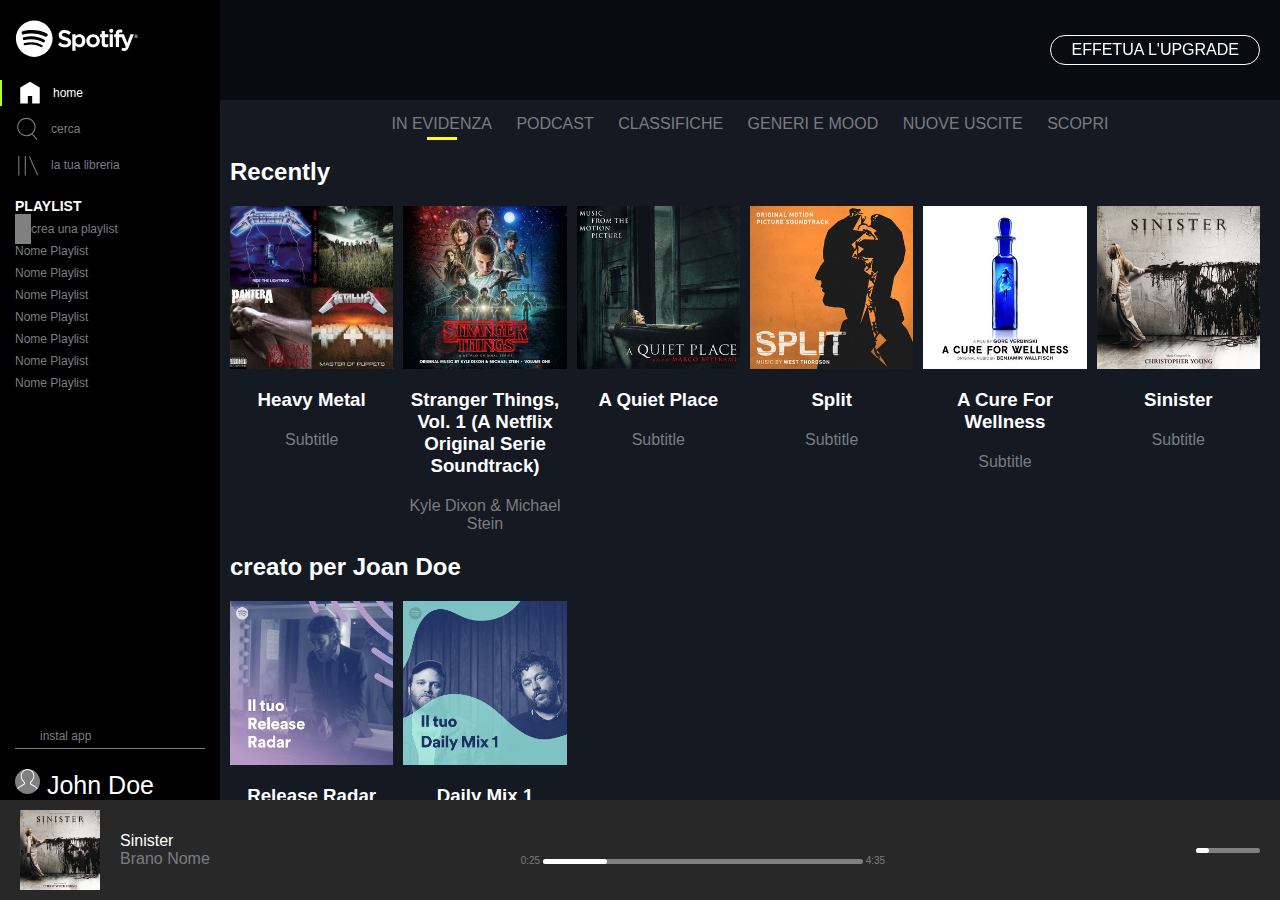
==== index.html @ 052a13df "float" ====
<!DOCTYPE html>

<head>
    <meta charset="UTF-8">
    <meta http-equiv="X-UA-Compatible" content="IE=edge">
    <meta name="viewport" content="width=device-width, initial-scale=1.0">
    <link rel="stylesheet" href="https://cdnjs.cloudflare.com/ajax/libs/font-awesome/5.15.3/css/all.min.css" integrity="sha512-iBBXm8fW90+nuLcSKlbmrPcLa0OT92xO1BIsZ+ywDWZCvqsWgccV3gFoRBv0z+8dLJgyAHIhR35VZc2oM/gI1w==" crossorigin="anonymous" referrerpolicy="no-referrer" />
    <link rel="stylesheet" href="css/style.css">
    <link rel="stylesheet" href="css/hover.css">
    <link rel="stylesheet" href="css/media.css">
    <title>spotify</title>
</head>

<body class="debug">
   <div class="container">
        <nav class="float-left">
            <div id="logo" class="hiden600"><img src="img/logo.svg" alt=""></div>
            <div id="logo-small" class="find600 icon"><img src="img/logo-small.svg" alt=""></div>
            <div class="home margin-t20">
                <ul>
                    <li class="curent">
                        <a href="#" class="flex aling-center gray ">
                            <svg class="icon" viewBox="0 0 512 512" xmlns="http://www.w3.org/2000/svg">
                                <path d="M448 463.746h-149.333v-149.333h-85.334v149.333h-149.333v-315.428l192-111.746 192 110.984v316.19z"></path>
                            </svg>
                            <p class="hiden600">home</p>
                        </a>
                    </li>
                    <li>
                        <a href="#" class="flex aling-center  gray">
                            <svg class="icon" viewBox="0 0 512 512" xmlns="http://www.w3.org/2000/svg">
                                <path d="M349.714 347.937l93.714 109.969-16.254 13.969-93.969-109.969q-48.508 36.825-109.207 36.825-36.826 0-70.476-14.349t-57.905-38.603-38.603-57.905-14.349-70.476 14.349-70.476 38.603-57.905 57.905-38.603 70.476-14.349 70.476 14.349 57.905 38.603 38.603 57.905 14.349 70.476q0 37.841-14.73 71.619t-40.889 58.921zM224 377.397q43.428 0 80.254-21.461t58.286-58.286 21.461-80.254-21.461-80.254-58.286-58.285-80.254-21.46-80.254 21.46-58.285 58.285-21.46 80.254 21.46 80.254 58.285 58.286 80.254 21.461z" fill-rule="evenodd"></path>
                            </svg>
                            <p class="hiden600">cerca</p>
                        </a>
                    </li>
                    <li>
                        <a href="#" class="flex aling-center  gray">
                            <svg class="icon" viewBox="0 0 512 512" xmlns="http://www.w3.org/2000/svg">
                                <path d="M291.301 81.778l166.349 373.587-19.301 8.635-166.349-373.587zM64 463.746v-384h21.334v384h-21.334zM192 463.746v-384h21.334v384h-21.334z "></path>
                            </svg>
                            <p class="hiden600">la tua libreria</p>
                        </a>
                    </li>
                </ul>
            </div>
            <div class="playlist margin-t20 hiden600">
                <h3 class="color-white">
                    PLAYLIST
                </h3>
                <ul>
                    <li class="create gray">
                        <i class="fas fa-plus"></i>
                        <span>
                            crea una playlist
                        </span>
                    </li>
                    <li class="firstupper">
                        <a href="#" class="gray">
                            nome playlist
                        </a>
                    </li>
                    <li class="firstupper">
                        <a href="#" class="gray">
                            nome playlist
                        </a>
                    </li>
                    <li class="firstupper">
                        <a href="#" class="gray">
                            nome playlist
                        </a>
                    </li>
                    <li class="firstupper">
                        <a href="#" class="gray">
                            nome playlist
                        </a>
                    </li>
                    <li class="firstupper">
                        <a href="#" class="gray">
                            nome playlist
                        </a>
                    </li>
                    <li class="firstupper">
                        <a href="#" class="gray">
                            nome playlist
                        </a>
                    </li>
                    <li class="firstupper">
                        <a href="#" class="gray">
                            nome playlist
                        </a>
                    </li>
                </ul>
            </div>
            <div  class="account hidenh400">
                <a href="#" class="gray flex aling-center">
                    <svg class="install" viewBox="0 0 20 20" xmlns="http://www.w3.org/2000/svg">
                        <title>Download icon</title>
                        <path d="M12 11.657V6h-1v5.65L9.076 9.414l-.758.65 3.183 3.702 3.195-3.7-.758-.653L12 11.657zM11.5 2C7.358 2 4 5.358 4 9.5c0 4.142 3.358 7.5 7.5 7.5 4.142 0 7.5-3.358 7.5-7.5C19 5.358 15.642 2 11.5 2zm0 14C7.916 16 5 13.084 5 9.5S7.916 3 11.5 3 18 5.916 18 9.5 15.084 16 11.5 16z"/>
                    </svg>
                    <span class="hiden600">
                        instal app
                    </span>
                </a>
                <div class="color-white fs25 padding-t20">
                    <svg class="icon" viewBox="0 0 80 90" xmlns="http://www.w3.org/2000/svg">
                        <path d="M67.74 61.78l-14.5-8.334c-.735-.422-1.24-1.145-1.385-1.98-.145-.835.088-1.685.638-2.33l5.912-6.93c3.747-4.378 5.81-9.967 5.81-15.737v-2.256c0-6.668-2.792-13.108-7.658-17.67C51.622 1.92 45.17-.386 38.392.054c-12.677.82-22.607 11.772-22.607 24.934v1.483c0 5.77 2.063 11.36 5.81 15.736l5.912 6.933c.55.644.783 1.493.638 2.33-.143.834-.648 1.556-1.383 1.98l-14.494 8.33C4.7 66.077 0 74.15 0 82.844v6.76h3.333v-6.76c0-7.5 4.055-14.46 10.59-18.174l14.5-8.334c1.597-.918 2.692-2.487 3.007-4.302.315-1.815-.19-3.66-1.387-5.06l-5.913-6.936c-3.23-3.775-5.01-8.594-5.01-13.57v-1.484c0-11.41 8.562-20.9 19.488-21.608 5.85-.377 11.415 1.61 15.67 5.598 4.26 3.992 6.605 9.404 6.605 15.24v2.254c0 4.976-1.778 9.796-5.01 13.57l-5.915 6.935c-1.195 1.4-1.7 3.246-1.386 5.06.313 1.816 1.41 3.385 3.008 4.303l14.507 8.338c6.525 3.71 10.58 10.67 10.58 18.17v6.76H80v-6.76c0-8.695-4.7-16.768-12.26-21.063z" fill="#ffffff" fill-rule="evenodd" />
                    </svg>
                    <span class="firstupper hiden600">john doe</span>
                </div>
            </div>
        </nav>
        <main class="float-left">
            <div class="top flex aling-center justify-end">
                <div class="paga color-white">effetua l'upgrade</div>
            </div>
            <div class="bottom">
                <div id="tag">
                    <ul class="allupper gray">
                        <li>
                            <a href="#" class="gray curent">
                                in evidenza
                            </a>
                        </li>
                        <li>
                            <a href="#" class="gray">
                                podcast
                            </a>

                        </li>
                        <li>
                            <a href="#" class="gray">
                                classifiche
                            </a>
                        </li>
                        <li>
                            <a href="#" class="gray">
                                generi e mood
                            </a>

                        </li>
                        <li>
                            <a href="#" class="gray">
                                nuove uscite
                            </a>

                        </li>
                        <li>
                            <a href="#" class="gray">
                                scopri
                            </a>

                        </li>
                    </ul>
                </div>
                <h2 class="margin-t20 color-white">Recently</h2>
                <div id="recently" class="flex wrap margin-t20">
                    <div class="song flex column ">
                        <div class="image flex justify-center aling-center">
                            <img src="img/metal_lifting.jpg" alt="">
                        </div>
                        <h3 class="firstupper margin-t20 color-white">Heavy Metal</h3>
                        <div class="firstupper margin-t20 gray">Subtitle</div>
                    </div>
                    <div class="song flex column ">
                        <div class="image flex justify-center aling-center">
                            <img src="img/stranger.jpeg" alt="">
                        </div>
                        <h3 class="firstupper margin-t20 color-white">Stranger Things, Vol. 1 (a Netflix Original Serie Soundtrack)</h3>
                        <div class="firstupper margin-t20 gray">Kyle Dixon & Michael Stein</div>
                    </div>
                    <div class="song flex column ">
                        <div class="image flex justify-center aling-center">
                            <img src="img/aquietplace.jpeg" alt="">
                        </div>
                        <h3 class="firstupper margin-t20 color-white">A quiet place</h3>
                        <div class="firstupper margin-t20 gray">Subtitle</div>
                    </div>
                    <div class="song flex column ">
                        <div class="image flex justify-center aling-center">
                            <img src="img/split.jpeg" alt="">
                        </div>
                        <h3 class="firstupper margin-t20 color-white">Split</h3>
                        <div class="firstupper margin-t20 gray">Subtitle</div>
                    </div>
                    <div class="song flex column ">
                        <div class="image flex justify-center aling-center">
                            <img src="img/cure.jpeg" alt="">
                        </div>
                        <h3 class="firstupper margin-t20 color-white">A cure for wellness</h3>
                        <div class="firstupper margin-t20 gray">Subtitle</div>
                    </div>
                    <div class="song flex column ">
                        <div class="image flex justify-center aling-center">
                            <img src="img/sinister.jpeg" alt="">
                        </div>
                        <h3 class="firstupper margin-t20 color-white">Sinister</h3>
                        <div class="firstupper margin-t20 gray">Subtitle</div>
                    </div>
                </div>
                <h2 class="margin-t20 color-white">creato per Joan Doe</h2>
                <span class="margin-t20 gray"></span>
                <div id="create" class="flex wrap margin-t20">
                    <div class="song flex column ">
                        <div class="image flex justify-center aling-center">
                            <img src="img/radar.jpeg" alt="">
                        </div>
                        <h3 class="firstupper margin-t20 color-white">Release Radar</h3>
                    </div>
                    <div class="song flex column ">
                        <div class="image flex justify-center aling-center">
                            <img src="img/mixdaily.jpeg" alt="">
                        </div>
                        <h3 class="firstupper margin-t20 color-white">Daily Mix 1</h3>
                    </div>
                </div>
                <div id="artist" class="flex wrap margin-t20">
                    <div class="song flex column ">
                        <img src="img/youg.jpeg" alt="">
                        <h3 class="firstupper margin-t20 color-white">Lana del Rey</h3>
                    </div>
                    <div class="song flex column ">
                        <img src="img/einaudi.jpeg" alt="">
                        <h3 class="firstupper margin-t20 color-white">Ludovico Einaudi</h3>
                    </div>
                </div>
            </div>
        </main>

        <footer class="flex aling-center justify-between">
            <div class="flex aling-center justify-between">
                <div class="flex aling-center height100">
                    <img src="img/sinister.jpeg" alt="">
                    <div class="margin5">
                        <p class="firstupper margin5 color-white">sinister</p>
                        <span class="firstupper margin5 gray">brano nome</span>
                    </div>
                </div>
                <div class="flex aling-center wrap">
                    <i class="far fa-heart  margin5 gray"></i>
                    <i class="far fa-folder margin5 gray"></i>
                </div>
            </div>
            <div>
                <div class="play-buttons flex aling-center justify-center">
                    <i class="fas fa-random color-white "></i>
                    <i class="fas fa-step-backward color-white " ></i>
                    <i id="play" class="far fs25 fa-play-circle"></i>
                    <i class="fas fa-step-forward color-white "></i>
                    <i class="fas fa-undo-alt color-white "></i>
                </div>
                <div class="progress-bar gray fs10">
                    0:25
                    <div class="bar">
                        <div class="progress flex aling-center"></div>
                    </div>
                    4:35
                </div>
            </div>
            <div class="flex aling-center margin5">
                <i class="fas margin5 fa-list color-white"></i>
                <i class="fas margin5 fa-desktop color-white"></i>
                <i class="fas margin5 fa-volume-up color-white"></i>
                <div class="sound">
                    <div class="bar">
                        <div class="progress flex aling-center"></div>
                    </div>
                </div>
            </div>
        </footer>
   </div>
</body>
</html>
---- css/style.css ----
*{
    margin: 0;
    padding: 0;
    box-sizing: border-box;
}

body{
    font-family: 'Montserrat', sans-serif;
}
/* common */
.flex{
    display: flex;
}

.column{
    flex-direction: column;
}

.float-left{
    float: left;
}

.wrap{
    flex-wrap: wrap;
}
.aling-center{
    align-items: center;
}
.justify-end{
    justify-content: flex-end;
}
.justify-between{
    justify-content: space-between;
}
.justify-center{
    justify-content: center;
}

.container a{
    text-decoration: none;
}

.margin-t20{
    margin-top: 20px;
}

.padding-t20{
    padding-top: 20px;
}

.color-white{
    color: rgb(255, 255, 255);
}

.firstupper{
    text-transform: capitalize;
}

.allupper{
    text-transform: uppercase;
}


.fs25{
    font-size: 25px;
}
.fs10{
    font-size: 10px;
}

.height100{
    height: 100% ;   
}
.margin5{
    margin: 0 10px;
}

.white-gray{
    color: white;
    filter: invert(0.5);
}

.gray{
    color: #7A7D81;
}
/* common */

/* .container */

.container{
    height: 100vh;
    width: 100%;
}
/* nav */
.container nav{
    width: 220px;
    height: calc(100% - 100px);   
    position: relative;
    overflow: hidden;
    padding: 20px 0;
    background-color: black;
    font-size: 12px;
}

.container nav  li,
.container nav  h3,
.container nav  .account,
.container nav #logo,
.container nav #logo-small{
    padding: 0 15px;
}

.find600{
    display: none;
}

.container #logo{
    width: 70%;
}



.container nav .home .icon{
    width: 26px;
}

.container nav .home li p{
    margin-left: 10px;
}

.container nav .home li a{
    margin: 10px  0;
    fill:  #7A7D81;
}

.container nav .home .curent{
    border-left: 2px solid #ADFF2F;;
}

.container nav .home .curent .gray{
    color: white;
    fill:  white;
}

.container nav ul{
    list-style: none;
}

.container nav .playlist *{
    margin: 8px 0;
}




.container nav .playlist .fa-plus{
    padding: 8px;
    background-color: gray;
    color: black;
}

.container nav .account{
    position: absolute;
    bottom: 0;
    width: calc(100%);
    background-color: black;
}

.container nav .account>a:first-child{
    padding: 5px 0;
}

.container nav .account>div:last-child{
    border-top: 1px solid #7A7D81;
}



.container nav .account .icon{
    aspect-ratio: 1/1;
    width: 25px;
    background-color: gray;
    border-radius: 50%;
}

.container nav .account .install{
    aspect-ratio: 1/1;
    width: 15px;
    border-radius: 50%;
    margin-right: 10px;
}

html body.debug div.container.flex.wrap nav div.account a.gray.flex.aling-center svg.install{
    fill: #7A7D81;
}

/* nav */
/* main */
.container main{
    width: calc(100% - 220px);
    height: calc(100% - 100px);
    overflow-y: scroll;
    background-color: #141922;
}

main .top{
    height: 100px;
    background-color:rgba(0, 2, 8, 0.6);
    width: calc(100% - 220px);
    position: fixed;
    z-index: 99;
    top: 0;
    right: 0;
    padding-right: 20px;
}

main .top .paga{
    padding: 5px 20px;
    border: 1px solid white;
    border-radius: 20px;
    text-transform: uppercase;
}
main .bottom #tag{
    text-align: center;
}

main .bottom #tag ul,
main .bottom #tag ul li{
    display: inline-block;
}


main .bottom {
    padding: 10px;
    margin-top: 100px;
    height: calc(100% - 100px);
}

main .bottom #tag ul li{
    padding: 5px 10px;
}

main .bottom #tag ul li .curent{
    position: relative;
    text-align: center;
}

main .bottom #tag ul li .curent::after{
    content: "";
    margin-top: 5px;
    display:block;
    position: absolute;
    width: 30px;
    height: 3px;
    background-color: yellow;
    left: 50%;
    top: 100%;
    transform: translate(-50% , 0);
}

main .bottom #tag ul li{
    padding: 5px 10px;
}

main .bottom .song{
    width: calc((100% / 6) - 10px);
    margin-right: 10px;
    text-align: center;
}
main .bottom  .song img{
    width:100%;
    aspect-ratio: 1/1;
}
main .bottom #artist .song img{
    border-radius: 50%;
}

/* main */
/* footer */

.container footer{
    width: 100%;
    height: 100px;
	position: fixed;
	bottom: 0;
	z-index: 999;
    background-color: #282828;
}

footer >div:first-child,
footer >div:last-child{
    height: 80%;
    margin: 0 20px;
}
footer div:first-child>img {
    height: 100%;
    aspect-ratio: 1/1;
}

footer .progress-bar>*{
    display: inline-block;
}

footer .bar {
    height: 5px;
    background-color: gray;
    position: relative;
    border-radius: 5px;
}

footer .sound .bar {
    width: 5vw;
}

footer .progress-bar .bar {
    width: 25vw;
}
footer .progress {
    position: absolute;
    background-color: rgb(255, 255, 255);
    width: 20%;
    height: 5px;
    border-radius: 5px;
}

footer .play-buttons {
    text-align: center;
}

footer .play-buttons *{
    padding: 10px;
}

footer #play {
     color: white;
}
/* footer */

/* debug */

/* debug */
---- css/hover.css ----
.container .bottom #recently .song:hover img{
    filter: grayscale(63%) brightness(64%);
}

.container .bottom  .song .image{
    position: relative;
}

.container .bottom #recently .song:hover .image:after,
.container .bottom #create .song:hover .image:after{
    font-weight: 400;
    font-family: "Font Awesome 5 Free";
    content: "\f144";
    color: white;
    font-size: 50px;
    position: absolute;
}


main .paga:hover{
    font-size: 20px;
}

main .gray:hover,
nav .gray:hover{
    color: white;
}
nav .gray:hover path{
    fill: white ;
}


.gray:hover .fa-plus{
     background-color: white !important;
}

footer div:first-child .gray:hover{
    color: white;
}

footer div:first-child span.gray:hover{
    text-decoration: underline;
}

footer .bar:hover .progress{
    background-color: #ADFF2F;
}

footer .bar:hover .progress::after {
	content: "";
	display: inline-block;
	height: 10px;
	aspect-ratio: 1/1;
	border-radius: 50%;
	background-color: white;
	position: absolute;
	right: -5px;
}

footer .play-buttons i:hover {
	transform: scale(1.2);
}
---- css/media.css ----
@media (max-width:600px) {
    .hiden600{
        display:none;
    }
    .find600{
        display: block;
    }
    .container nav{
        padding: 0 8px ;
        width: 45px ;
    }
    .container main,
    .container main .top{
        width: calc(100% - 45px);
    }
    .container nav li, 
    .container nav #logo-small,
    .container nav .account {
	    padding: 0;
    }
    .container nav .home .icon {
	    width: 100%;
    }
    .container nav .home .curent {
	    border: 0px;
    }
    .container nav .account {
	    width: calc(100% - 16px);
    }
    .container nav .account > a:first-child {
	justify-content: center;
    }
    .container nav .account .install {
     width: 20px;
     margin-right: 0; 
    }

    .container nav .account > div:last-child {
    	border-top: 0;
    }
    .container nav .account > div:last-child {
    	padding-top: 5px;
    }

    .container nav .account .icon {
	    width: 100%; 
    }
}

@media(max-height:400px){
    .hidenh400{
        display: none;
    }
}




@media (max-width:1100px) {
    main .bottom .song{
        width: calc((100% / 4) - 10px);
    }
}

@media (max-width:700px) {
    main .bottom .song{
        width: calc((100% / 2) - 10px);
    }
}
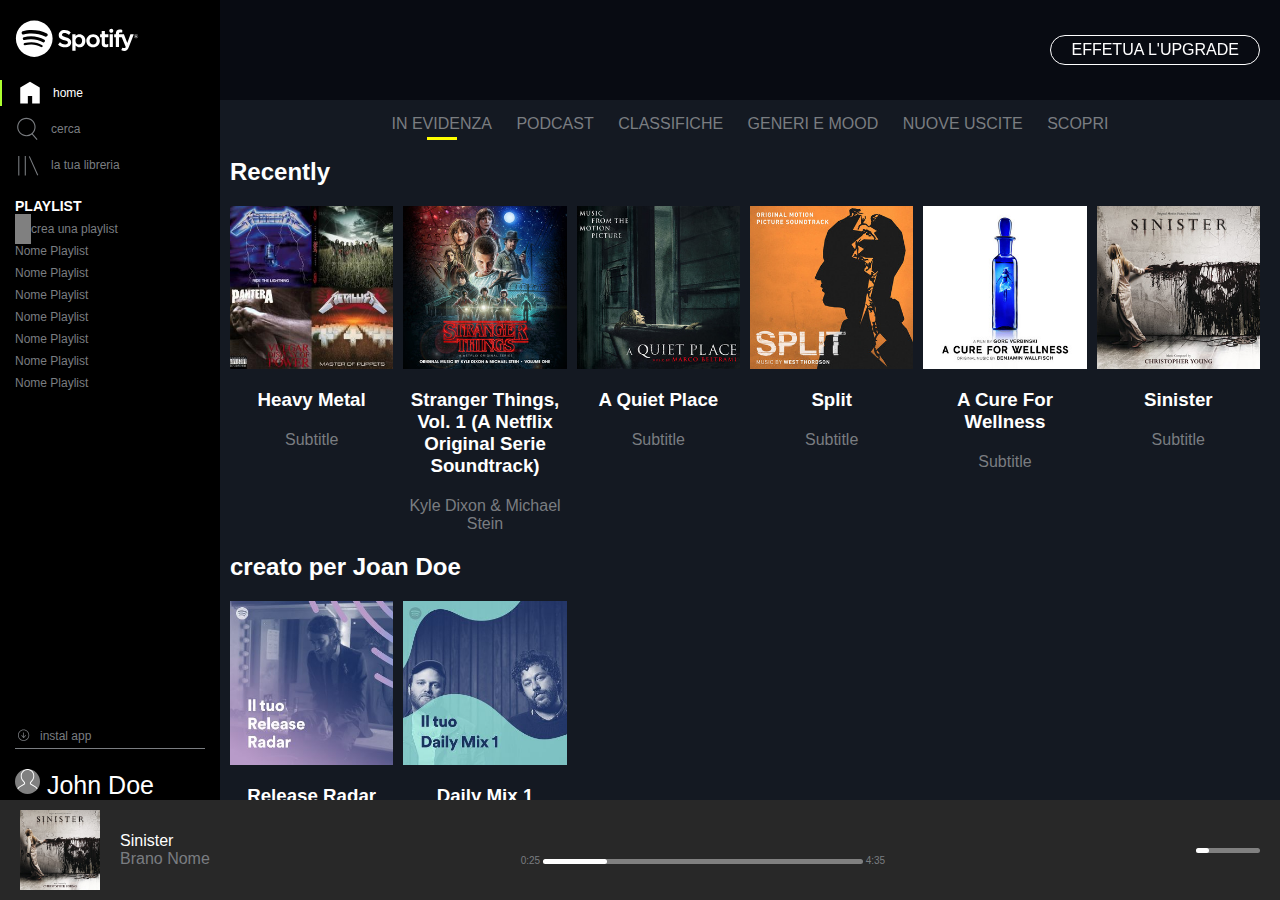
==== commit 0595699f: "favicon" ====
--- a/index.html
+++ b/index.html
@@ -8,6 +8,7 @@
     <link rel="stylesheet" href="css/style.css">
     <link rel="stylesheet" href="css/hover.css">
     <link rel="stylesheet" href="css/media.css">
+    <link rel="shortcut icon" href="img/favicon.ico">
     <title>spotify</title>
 </head>
 
--- a/css/style.css
+++ b/css/style.css
@@ -166,8 +166,10 @@
     background-color: black;
 }
 
+
 .container nav .account>a:first-child{
     padding: 5px 0;
+    fill: #7A7D81;
 }
 
 .container nav .account>div:last-child{
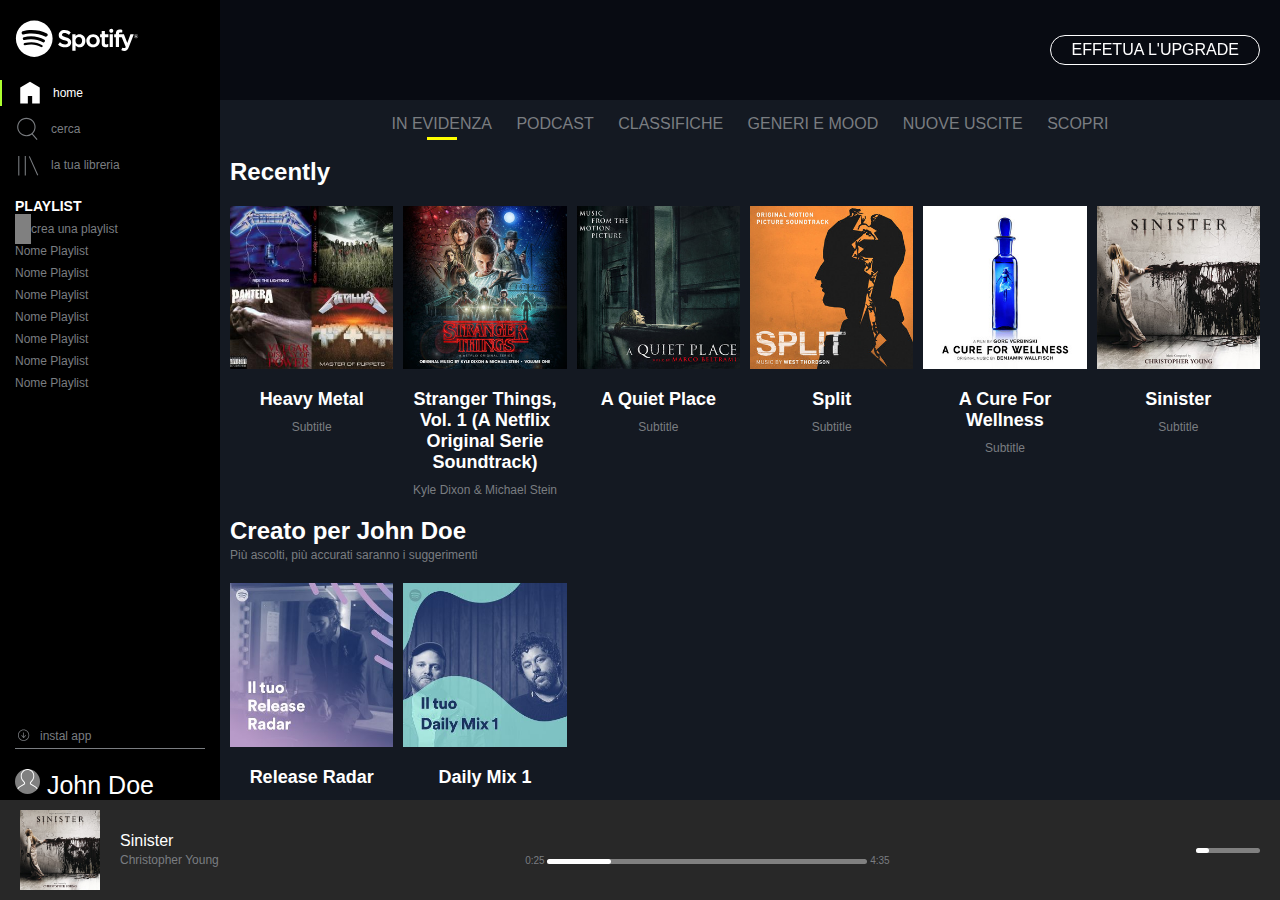
==== commit 8b551db9: "d" ====
--- a/index.html
+++ b/index.html
@@ -155,74 +155,76 @@
                     </ul>
                 </div>
                 <h2 class="margin-t20 color-white">Recently</h2>
-                <div id="recently" class="flex wrap margin-t20">
-                    <div class="song flex column ">
+                <div id="recently" class="flex wrap">
+                    <div class="song flex column margin-t20 ">
                         <div class="image flex justify-center aling-center">
                             <img src="img/metal_lifting.jpg" alt="">
                         </div>
-                        <h3 class="firstupper margin-t20 color-white">Heavy Metal</h3>
-                        <div class="firstupper margin-t20 gray">Subtitle</div>
-                    </div>
-                    <div class="song flex column ">
+                        <h3 class="firstupper margin-t20 color-white fs18">Heavy Metal</h3>
+                        <div class="firstupper margin-t10 gray fs-12">Subtitle</div>
+                    </div>
+                    <div class="song flex column margin-t20 ">
                         <div class="image flex justify-center aling-center">
                             <img src="img/stranger.jpeg" alt="">
                         </div>
-                        <h3 class="firstupper margin-t20 color-white">Stranger Things, Vol. 1 (a Netflix Original Serie Soundtrack)</h3>
-                        <div class="firstupper margin-t20 gray">Kyle Dixon & Michael Stein</div>
-                    </div>
-                    <div class="song flex column ">
+                        <h3 class="firstupper margin-t20 color-white fs18">Stranger Things, Vol. 1 (a Netflix Original Serie Soundtrack)</h3>
+                        <div class="firstupper margin-t10 gray fs-12">Kyle Dixon & Michael Stein</div>
+                    </div>
+                    <div class="song flex column margin-t20 ">
                         <div class="image flex justify-center aling-center">
                             <img src="img/aquietplace.jpeg" alt="">
                         </div>
-                        <h3 class="firstupper margin-t20 color-white">A quiet place</h3>
-                        <div class="firstupper margin-t20 gray">Subtitle</div>
-                    </div>
-                    <div class="song flex column ">
+                        <h3 class="firstupper margin-t20 color-white fs18">A quiet place</h3>
+                        <div class="firstupper margin-t10 gray fs-12">Subtitle</div>
+                    </div>
+                    <div class="song flex column margin-t20 ">
                         <div class="image flex justify-center aling-center">
                             <img src="img/split.jpeg" alt="">
                         </div>
-                        <h3 class="firstupper margin-t20 color-white">Split</h3>
-                        <div class="firstupper margin-t20 gray">Subtitle</div>
-                    </div>
-                    <div class="song flex column ">
+                        <h3 class="firstupper margin-t20 color-white fs18">Split</h3>
+                        <div class="firstupper margin-t10 gray fs-12">Subtitle</div>
+                    </div>
+                    <div class="song flex column margin-t20 ">
                         <div class="image flex justify-center aling-center">
                             <img src="img/cure.jpeg" alt="">
                         </div>
-                        <h3 class="firstupper margin-t20 color-white">A cure for wellness</h3>
-                        <div class="firstupper margin-t20 gray">Subtitle</div>
-                    </div>
-                    <div class="song flex column ">
+                        <h3 class="firstupper margin-t20 color-white fs18">A cure for wellness</h3>
+                        <div class="firstupper margin-t10 gray fs-12">Subtitle</div>
+                    </div>
+                    <div class="song flex column margin-t20 ">
                         <div class="image flex justify-center aling-center">
                             <img src="img/sinister.jpeg" alt="">
                         </div>
-                        <h3 class="firstupper margin-t20 color-white">Sinister</h3>
-                        <div class="firstupper margin-t20 gray">Subtitle</div>
-                    </div>
-                </div>
-                <h2 class="margin-t20 color-white">creato per Joan Doe</h2>
-                <span class="margin-t20 gray"></span>
+                        <h3 class="firstupper margin-t20 color-white fs18">Sinister</h3>
+                        <div class="firstupper margin-t10 gray fs-12">Subtitle</div>
+                    </div>
+                </div>
+                <h2 class="margin-t20 color-white">Creato per John Doe</h2>
+                <span class="margin-t20 gray fs-12">Più ascolti, più accurati saranno i suggerimenti</span>
                 <div id="create" class="flex wrap margin-t20">
                     <div class="song flex column ">
                         <div class="image flex justify-center aling-center">
                             <img src="img/radar.jpeg" alt="">
                         </div>
-                        <h3 class="firstupper margin-t20 color-white">Release Radar</h3>
+                        <h3 class="firstupper margin-t20 color-white fs18">Release Radar</h3>
                     </div>
                     <div class="song flex column ">
                         <div class="image flex justify-center aling-center">
                             <img src="img/mixdaily.jpeg" alt="">
                         </div>
-                        <h3 class="firstupper margin-t20 color-white">Daily Mix 1</h3>
-                    </div>
-                </div>
-                <div id="artist" class="flex wrap margin-t20">
+                        <h3 class="firstupper margin-t20 color-white fs18">Daily Mix 1</h3>
+                    </div>
+                </div>
+                <h2 class="margin-t20 color-white">Artisti più popolari</h2>
+                <span class="margin-t20 gray fs-12">Più ascolti, più accurati saranno i suggerimenti</span>
+                <div id="artist" class="flex wrap margin-t20 padding-b40">
                     <div class="song flex column ">
                         <img src="img/youg.jpeg" alt="">
-                        <h3 class="firstupper margin-t20 color-white">Lana del Rey</h3>
+                        <h3 class="firstupper margin-t20 color-white fs18 ">Lana del Rey</h3>
                     </div>
                     <div class="song flex column ">
                         <img src="img/einaudi.jpeg" alt="">
-                        <h3 class="firstupper margin-t20 color-white">Ludovico Einaudi</h3>
+                        <h3 class="firstupper margin-t20 color-white fs18">Ludovico Einaudi</h3>
                     </div>
                 </div>
             </div>
@@ -234,7 +236,7 @@
                     <img src="img/sinister.jpeg" alt="">
                     <div class="margin5">
                         <p class="firstupper margin5 color-white">sinister</p>
-                        <span class="firstupper margin5 gray">brano nome</span>
+                        <span class="firstupper margin5 gray fs-12">Christopher Young</span>
                     </div>
                 </div>
                 <div class="flex aling-center wrap">
--- a/css/style.css
+++ b/css/style.css
@@ -12,6 +12,10 @@
     display: flex;
 }
 
+.fs-12{
+    font-size: 12px;
+}
+
 .column{
     flex-direction: column;
 }
@@ -44,6 +48,13 @@
     margin-top: 20px;
 }
 
+.margin-t10{
+    margin-top: 10px;
+}
+
+.padding-b40{
+    padding-bottom: 40px;
+}
 .padding-t20{
     padding-top: 20px;
 }
@@ -64,6 +75,11 @@
 .fs25{
     font-size: 25px;
 }
+
+.fs18{
+    font-size: 18px;
+}
+
 .fs10{
     font-size: 10px;
 }
--- a/css/hover.css
+++ b/css/hover.css
@@ -1,4 +1,4 @@
-.container .bottom #recently .song:hover img{
+.container .bottom  .song:hover img{
     filter: grayscale(63%) brightness(64%);
 }
 
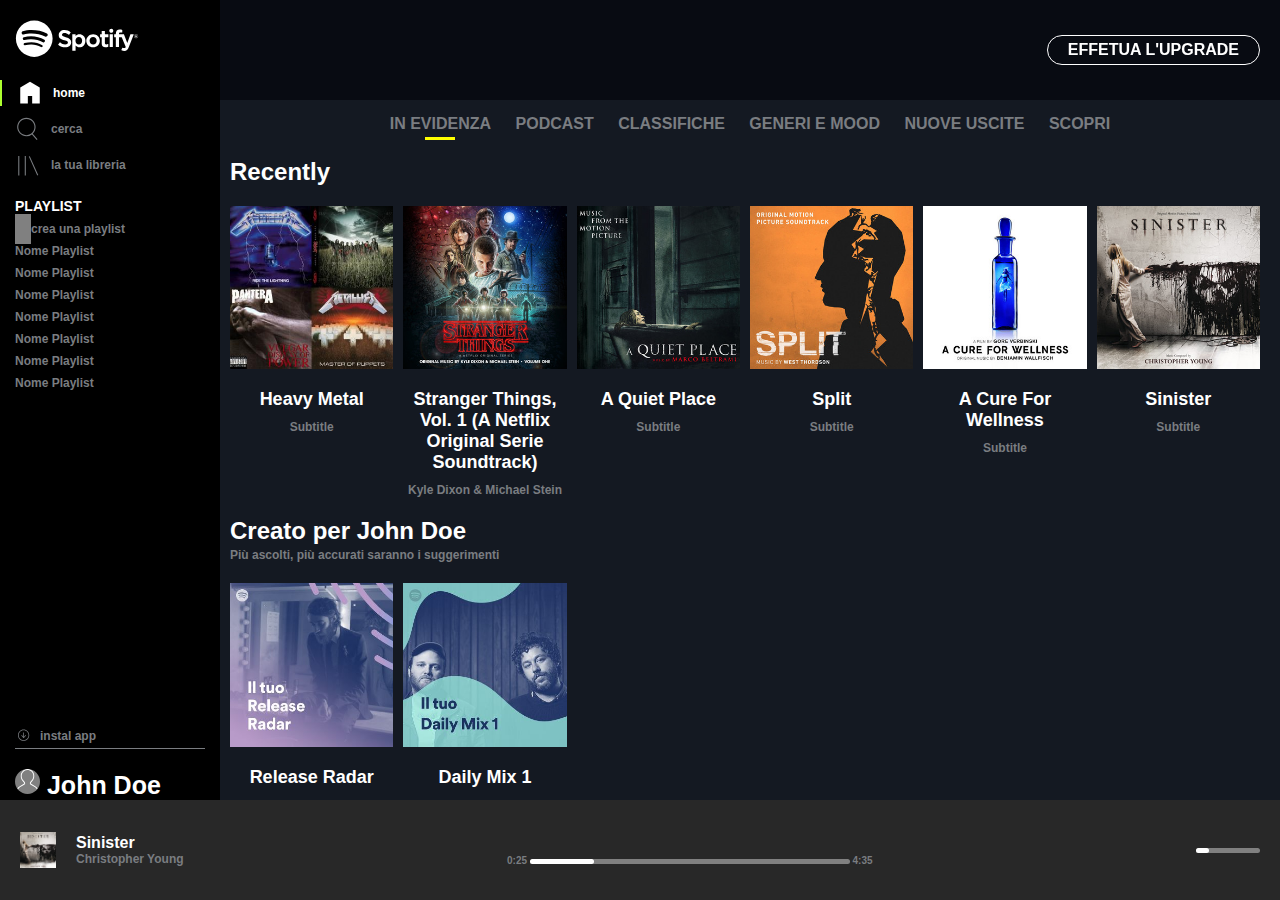
==== commit a6234a59: "h" ====
--- a/index.html
+++ b/index.html
@@ -161,46 +161,46 @@
                             <img src="img/metal_lifting.jpg" alt="">
                         </div>
                         <h3 class="firstupper margin-t20 color-white fs18">Heavy Metal</h3>
-                        <div class="firstupper margin-t10 gray fs-12">Subtitle</div>
+                        <div class="firstupper margin-t10 gray fs12">Subtitle</div>
                     </div>
                     <div class="song flex column margin-t20 ">
                         <div class="image flex justify-center aling-center">
                             <img src="img/stranger.jpeg" alt="">
                         </div>
                         <h3 class="firstupper margin-t20 color-white fs18">Stranger Things, Vol. 1 (a Netflix Original Serie Soundtrack)</h3>
-                        <div class="firstupper margin-t10 gray fs-12">Kyle Dixon & Michael Stein</div>
+                        <div class="firstupper margin-t10 gray fs12">Kyle Dixon & Michael Stein</div>
                     </div>
                     <div class="song flex column margin-t20 ">
                         <div class="image flex justify-center aling-center">
                             <img src="img/aquietplace.jpeg" alt="">
                         </div>
                         <h3 class="firstupper margin-t20 color-white fs18">A quiet place</h3>
-                        <div class="firstupper margin-t10 gray fs-12">Subtitle</div>
+                        <div class="firstupper margin-t10 gray fs12">Subtitle</div>
                     </div>
                     <div class="song flex column margin-t20 ">
                         <div class="image flex justify-center aling-center">
                             <img src="img/split.jpeg" alt="">
                         </div>
                         <h3 class="firstupper margin-t20 color-white fs18">Split</h3>
-                        <div class="firstupper margin-t10 gray fs-12">Subtitle</div>
+                        <div class="firstupper margin-t10 gray fs12">Subtitle</div>
                     </div>
                     <div class="song flex column margin-t20 ">
                         <div class="image flex justify-center aling-center">
                             <img src="img/cure.jpeg" alt="">
                         </div>
                         <h3 class="firstupper margin-t20 color-white fs18">A cure for wellness</h3>
-                        <div class="firstupper margin-t10 gray fs-12">Subtitle</div>
+                        <div class="firstupper margin-t10 gray fs12">Subtitle</div>
                     </div>
                     <div class="song flex column margin-t20 ">
                         <div class="image flex justify-center aling-center">
                             <img src="img/sinister.jpeg" alt="">
                         </div>
                         <h3 class="firstupper margin-t20 color-white fs18">Sinister</h3>
-                        <div class="firstupper margin-t10 gray fs-12">Subtitle</div>
+                        <div class="firstupper margin-t10 gray fs12">Subtitle</div>
                     </div>
                 </div>
                 <h2 class="margin-t20 color-white">Creato per John Doe</h2>
-                <span class="margin-t20 gray fs-12">Più ascolti, più accurati saranno i suggerimenti</span>
+                <span class="margin-t20 gray fs12">Più ascolti, più accurati saranno i suggerimenti</span>
                 <div id="create" class="flex wrap margin-t20">
                     <div class="song flex column ">
                         <div class="image flex justify-center aling-center">
@@ -216,7 +216,7 @@
                     </div>
                 </div>
                 <h2 class="margin-t20 color-white">Artisti più popolari</h2>
-                <span class="margin-t20 gray fs-12">Più ascolti, più accurati saranno i suggerimenti</span>
+                <span class="margin-t20 gray fs12">Più ascolti, più accurati saranno i suggerimenti</span>
                 <div id="artist" class="flex wrap margin-t20 padding-b40">
                     <div class="song flex column ">
                         <img src="img/youg.jpeg" alt="">
@@ -236,7 +236,7 @@
                     <img src="img/sinister.jpeg" alt="">
                     <div class="margin5">
                         <p class="firstupper margin5 color-white">sinister</p>
-                        <span class="firstupper margin5 gray fs-12">Christopher Young</span>
+                        <div class="firstupper margin5 gray fs12">Christopher Young</div>
                     </div>
                 </div>
                 <div class="flex aling-center wrap">
@@ -248,7 +248,7 @@
                 <div class="play-buttons flex aling-center justify-center">
                     <i class="fas fa-random color-white "></i>
                     <i class="fas fa-step-backward color-white " ></i>
-                    <i id="play" class="far fs25 fa-play-circle"></i>
+                    <i id="play" class="far fs30 fa-play-circle"></i>
                     <i class="fas fa-step-forward color-white "></i>
                     <i class="fas fa-undo-alt color-white "></i>
                 </div>
--- a/css/style.css
+++ b/css/style.css
@@ -6,15 +6,14 @@
 
 body{
     font-family: 'Montserrat', sans-serif;
+    font-weight: 600;
 }
 /* common */
 .flex{
     display: flex;
 }
 
-.fs-12{
-    font-size: 12px;
-}
+
 
 .column{
     flex-direction: column;
@@ -70,7 +69,9 @@
 .allupper{
     text-transform: uppercase;
 }
-
+.fs30{
+    font-size: 30px;
+}
 
 .fs25{
     font-size: 25px;
@@ -79,7 +80,9 @@
 .fs18{
     font-size: 18px;
 }
-
+.fs12{
+    font-size: 12px;
+}
 .fs10{
     font-size: 10px;
 }
@@ -307,7 +310,7 @@
 
 footer >div:first-child,
 footer >div:last-child{
-    height: 80%;
+    height: 36%;
     margin: 0 20px;
 }
 footer div:first-child>img {
@@ -318,6 +321,11 @@
 footer .progress-bar>*{
     display: inline-block;
 }
+
+footer .progress-bar{
+    white-space: nowrap;
+}
+
 
 footer .bar {
     height: 5px;
--- a/css/hover.css
+++ b/css/hover.css
@@ -58,5 +58,5 @@
 }
 
 footer .play-buttons i:hover {
-	transform: scale(1.2);
+	transform: scale(1.5);
 }--- a/css/media.css
+++ b/css/media.css
@@ -66,4 +66,11 @@
     main .bottom .song{
         width: calc((100% / 2) - 10px);
     }
-}+}
+
+@media (max-width:300px) {
+    main .bottom .song{
+        width: calc((100% / 1) - 10px);
+    }
+}
+
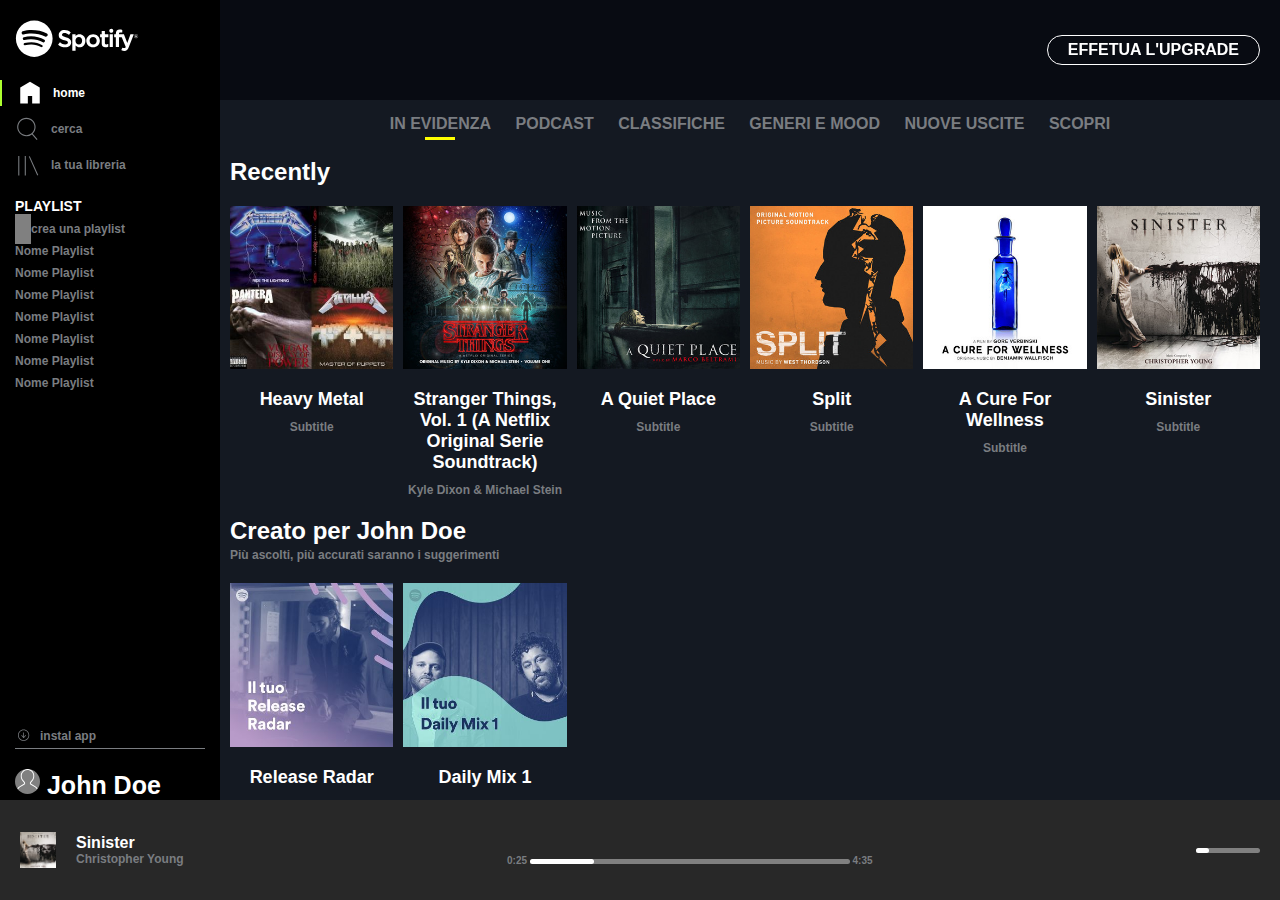
==== commit 409960ce: "file" ====
--- a/index.html
+++ b/index.html
@@ -6,8 +6,6 @@
     <meta name="viewport" content="width=device-width, initial-scale=1.0">
     <link rel="stylesheet" href="https://cdnjs.cloudflare.com/ajax/libs/font-awesome/5.15.3/css/all.min.css" integrity="sha512-iBBXm8fW90+nuLcSKlbmrPcLa0OT92xO1BIsZ+ywDWZCvqsWgccV3gFoRBv0z+8dLJgyAHIhR35VZc2oM/gI1w==" crossorigin="anonymous" referrerpolicy="no-referrer" />
     <link rel="stylesheet" href="css/style.css">
-    <link rel="stylesheet" href="css/hover.css">
-    <link rel="stylesheet" href="css/media.css">
     <link rel="shortcut icon" href="img/favicon.ico">
     <title>spotify</title>
 </head>
--- a/css/style.css
+++ b/css/style.css
@@ -101,6 +101,23 @@
 
 .gray{
     color: #7A7D81;
+}
+
+main .paga:hover{
+    font-size: 20px;
+}
+
+main .gray:hover,
+nav .gray:hover{
+    color: white;
+}
+nav .gray:hover path{
+    fill: white ;
+}
+
+
+.gray:hover .fa-plus{
+     background-color: white !important;
 }
 /* common */
 
@@ -296,6 +313,25 @@
     border-radius: 50%;
 }
 
+.container .bottom  .song:hover img{
+    filter: grayscale(63%) brightness(64%);
+}
+
+.container .bottom  .song .image{
+    position: relative;
+}
+
+.container .bottom #recently .song:hover .image:after,
+.container .bottom #create .song:hover .image:after{
+    font-weight: 400;
+    font-family: "Font Awesome 5 Free";
+    content: "\f144";
+    color: white;
+    font-size: 50px;
+    position: absolute;
+}
+
+
 /* main */
 /* footer */
 
@@ -360,8 +396,117 @@
 footer #play {
      color: white;
 }
+
+footer div:first-child .gray:hover{
+    color: white;
+}
+
+footer div:first-child span.gray:hover{
+    text-decoration: underline;
+}
+
+footer .bar:hover .progress{
+    background-color: #ADFF2F;
+}
+
+footer .bar:hover .progress::after {
+	content: "";
+	display: inline-block;
+	height: 10px;
+	aspect-ratio: 1/1;
+	border-radius: 50%;
+	background-color: white;
+	position: absolute;
+	right: -5px;
+}
+
+footer .play-buttons i:hover {
+	transform: scale(1.5);
+}
 /* footer */
 
+
+/* @media */
+
+@media (max-width:600px) {
+    .hiden600{
+        display:none;
+    }
+    .find600{
+        display: block;
+    }
+    .container nav{
+        padding: 0 8px ;
+        width: 45px ;
+    }
+    .container main,
+    .container main .top{
+        width: calc(100% - 45px);
+    }
+    .container nav li, 
+    .container nav #logo-small,
+    .container nav .account {
+	    padding: 0;
+    }
+    .container nav .home .icon {
+	    width: 100%;
+    }
+    .container nav .home .curent {
+	    border: 0px;
+    }
+    .container nav .account {
+	    width: calc(100% - 16px);
+    }
+    .container nav .account > a:first-child {
+	justify-content: center;
+    }
+    .container nav .account .install {
+     width: 20px;
+     margin-right: 0; 
+    }
+
+    .container nav .account > div:last-child {
+    	border-top: 0;
+    }
+    .container nav .account > div:last-child {
+    	padding-top: 5px;
+    }
+
+    .container nav .account .icon {
+	    width: 100%; 
+    }
+}
+
+@media(max-height:400px){
+    .hidenh400{
+        display: none;
+    }
+}
+
+
+
+
+@media (max-width:1100px) {
+    main .bottom .song{
+        width: calc((100% / 4) - 10px);
+    }
+}
+
+@media (max-width:700px) {
+    main .bottom .song{
+        width: calc((100% / 2) - 10px);
+    }
+}
+
+@media (max-width:300px) {
+    main .bottom .song{
+        width: calc((100% / 1) - 10px);
+    }
+}
+
+
+
+/* @media */
 /* debug */
 
 /* debug */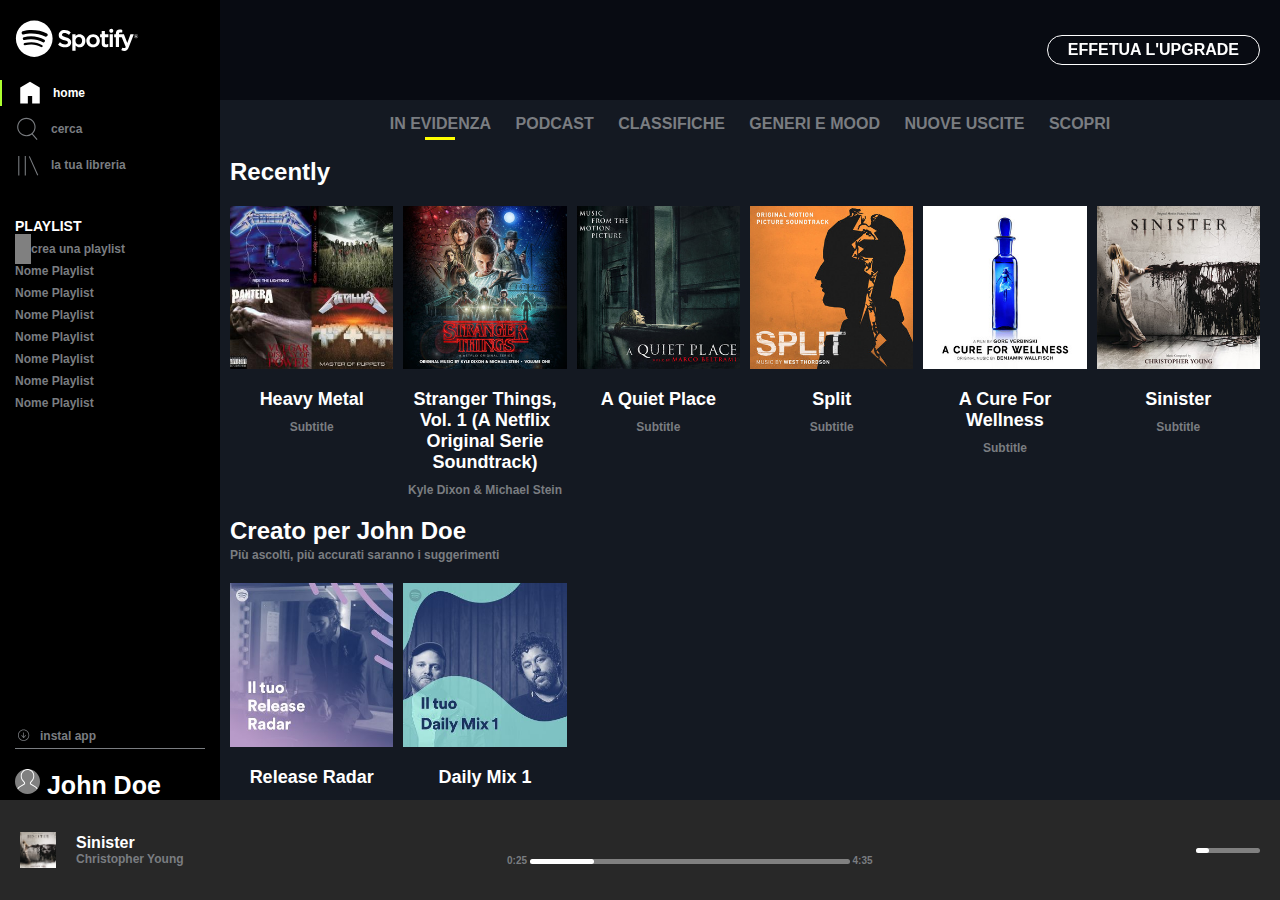
==== commit f943d5a8: "s" ====
--- a/index.html
+++ b/index.html
@@ -12,86 +12,90 @@
 
 <body class="debug">
    <div class="container">
-        <nav class="float-left">
-            <div id="logo" class="hiden600"><img src="img/logo.svg" alt=""></div>
-            <div id="logo-small" class="find600 icon"><img src="img/logo-small.svg" alt=""></div>
-            <div class="home margin-t20">
-                <ul>
-                    <li class="curent">
-                        <a href="#" class="flex aling-center gray ">
-                            <svg class="icon" viewBox="0 0 512 512" xmlns="http://www.w3.org/2000/svg">
-                                <path d="M448 463.746h-149.333v-149.333h-85.334v149.333h-149.333v-315.428l192-111.746 192 110.984v316.19z"></path>
-                            </svg>
-                            <p class="hiden600">home</p>
-                        </a>
-                    </li>
-                    <li>
-                        <a href="#" class="flex aling-center  gray">
-                            <svg class="icon" viewBox="0 0 512 512" xmlns="http://www.w3.org/2000/svg">
-                                <path d="M349.714 347.937l93.714 109.969-16.254 13.969-93.969-109.969q-48.508 36.825-109.207 36.825-36.826 0-70.476-14.349t-57.905-38.603-38.603-57.905-14.349-70.476 14.349-70.476 38.603-57.905 57.905-38.603 70.476-14.349 70.476 14.349 57.905 38.603 38.603 57.905 14.349 70.476q0 37.841-14.73 71.619t-40.889 58.921zM224 377.397q43.428 0 80.254-21.461t58.286-58.286 21.461-80.254-21.461-80.254-58.286-58.285-80.254-21.46-80.254 21.46-58.285 58.285-21.46 80.254 21.46 80.254 58.285 58.286 80.254 21.461z" fill-rule="evenodd"></path>
-                            </svg>
-                            <p class="hiden600">cerca</p>
-                        </a>
-                    </li>
-                    <li>
-                        <a href="#" class="flex aling-center  gray">
-                            <svg class="icon" viewBox="0 0 512 512" xmlns="http://www.w3.org/2000/svg">
-                                <path d="M291.301 81.778l166.349 373.587-19.301 8.635-166.349-373.587zM64 463.746v-384h21.334v384h-21.334zM192 463.746v-384h21.334v384h-21.334z "></path>
-                            </svg>
-                            <p class="hiden600">la tua libreria</p>
-                        </a>
-                    </li>
-                </ul>
-            </div>
-            <div class="playlist margin-t20 hiden600">
-                <h3 class="color-white">
-                    PLAYLIST
-                </h3>
-                <ul>
-                    <li class="create gray">
-                        <i class="fas fa-plus"></i>
-                        <span>
-                            crea una playlist
-                        </span>
-                    </li>
-                    <li class="firstupper">
-                        <a href="#" class="gray">
-                            nome playlist
-                        </a>
-                    </li>
-                    <li class="firstupper">
-                        <a href="#" class="gray">
-                            nome playlist
-                        </a>
-                    </li>
-                    <li class="firstupper">
-                        <a href="#" class="gray">
-                            nome playlist
-                        </a>
-                    </li>
-                    <li class="firstupper">
-                        <a href="#" class="gray">
-                            nome playlist
-                        </a>
-                    </li>
-                    <li class="firstupper">
-                        <a href="#" class="gray">
-                            nome playlist
-                        </a>
-                    </li>
-                    <li class="firstupper">
-                        <a href="#" class="gray">
-                            nome playlist
-                        </a>
-                    </li>
-                    <li class="firstupper">
-                        <a href="#" class="gray">
-                            nome playlist
-                        </a>
-                    </li>
-                </ul>
-            </div>
-            <div  class="account hidenh400">
+        <nav class="float-left flex justify-between column">
+            <div class="he80 flex  column">
+                <div class="he170 "  >
+                    <div id="logo" class="hiden600"><img src="img/logo.svg" alt=""></div>
+                    <div id="logo-small" class="find600 icon"><img src="img/logo-small.svg" alt=""></div>
+                    <div class="home margin-t20">
+                        <ul>
+                            <li class="curent">
+                                <a href="#" class="flex aling-center gray ">
+                                    <svg class="icon" viewBox="0 0 512 512" xmlns="http://www.w3.org/2000/svg">
+                                        <path d="M448 463.746h-149.333v-149.333h-85.334v149.333h-149.333v-315.428l192-111.746 192 110.984v316.19z"></path>
+                                    </svg>
+                                    <p class="hiden600">home</p>
+                                </a>
+                            </li>
+                            <li>
+                                <a href="#" class="flex aling-center  gray">
+                                    <svg class="icon" viewBox="0 0 512 512" xmlns="http://www.w3.org/2000/svg">
+                                        <path d="M349.714 347.937l93.714 109.969-16.254 13.969-93.969-109.969q-48.508 36.825-109.207 36.825-36.826 0-70.476-14.349t-57.905-38.603-38.603-57.905-14.349-70.476 14.349-70.476 38.603-57.905 57.905-38.603 70.476-14.349 70.476 14.349 57.905 38.603 38.603 57.905 14.349 70.476q0 37.841-14.73 71.619t-40.889 58.921zM224 377.397q43.428 0 80.254-21.461t58.286-58.286 21.461-80.254-21.461-80.254-58.286-58.285-80.254-21.46-80.254 21.46-58.285 58.285-21.46 80.254 21.46 80.254 58.285 58.286 80.254 21.461z" fill-rule="evenodd"></path>
+                                    </svg>
+                                    <p class="hiden600">cerca</p>
+                                </a>
+                            </li>
+                            <li>
+                                <a href="#" class="flex aling-center  gray">
+                                    <svg class="icon" viewBox="0 0 512 512" xmlns="http://www.w3.org/2000/svg">
+                                        <path d="M291.301 81.778l166.349 373.587-19.301 8.635-166.349-373.587zM64 463.746v-384h21.334v384h-21.334zM192 463.746v-384h21.334v384h-21.334z "></path>
+                                    </svg>
+                                    <p class="hiden600">la tua libreria</p>
+                                </a>
+                            </li>
+                        </ul>
+                    </div>
+                </div>
+                <div class="playlist margin-t20 he50 hiden600">
+                    <h3 class="color-white">
+                        PLAYLIST
+                    </h3>
+                    <ul>
+                        <li class="create gray">
+                            <i class="fas fa-plus"></i>
+                            <span>
+                                crea una playlist
+                            </span>
+                        </li>
+                        <li class="firstupper">
+                            <a href="#" class="gray">
+                                nome playlist
+                            </a>
+                        </li>
+                        <li class="firstupper">
+                            <a href="#" class="gray">
+                                nome playlist
+                            </a>
+                        </li>
+                        <li class="firstupper">
+                            <a href="#" class="gray">
+                                nome playlist
+                            </a>
+                        </li>
+                        <li class="firstupper">
+                            <a href="#" class="gray">
+                                nome playlist
+                            </a>
+                        </li>
+                        <li class="firstupper">
+                            <a href="#" class="gray">
+                                nome playlist
+                            </a>
+                        </li>
+                        <li class="firstupper">
+                            <a href="#" class="gray">
+                                nome playlist
+                            </a>
+                        </li>
+                        <li class="firstupper">
+                            <a href="#" class="gray">
+                                nome playlist
+                            </a>
+                        </li>
+                    </ul>
+                </div>
+            </div>
+            <div  class="account flex column justify-end hidenh400">
                 <a href="#" class="gray flex aling-center">
                     <svg class="install" viewBox="0 0 20 20" xmlns="http://www.w3.org/2000/svg">
                         <title>Download icon</title>
--- a/css/style.css
+++ b/css/style.css
@@ -29,6 +29,7 @@
 .aling-center{
     align-items: center;
 }
+
 .justify-end{
     justify-content: flex-end;
 }
@@ -99,6 +100,27 @@
     filter: invert(0.5);
 }
 
+.he170{
+    height: calc(170px);
+}
+
+.he80{
+    height: calc(100% - 80px);
+}
+
+.he50{
+    height: calc(100% - 190px);
+    overflow-y: scroll;
+}
+
+.he25{
+    height: calc(25% - 20px);
+}
+
+.he10{
+    height: 10%;
+}
+
 .gray{
     color: #7A7D81;
 }
@@ -130,10 +152,9 @@
 /* nav */
 .container nav{
     width: 220px;
-    height: calc(100% - 100px);   
-    position: relative;
+    height: calc(100% - 100px);
     overflow: hidden;
-    padding: 20px 0;
+    padding: 20px 0 0 0 ;
     background-color: black;
     font-size: 12px;
 }
@@ -196,10 +217,9 @@
 }
 
 .container nav .account{
-    position: absolute;
-    bottom: 0;
     width: calc(100%);
     background-color: black;
+    height: 80px;
 }
 
 
@@ -455,7 +475,7 @@
 	    border: 0px;
     }
     .container nav .account {
-	    width: calc(100% - 16px);
+	    width: calc(100%);
     }
     .container nav .account > a:first-child {
 	justify-content: center;
@@ -504,6 +524,8 @@
     }
 }
 
+/*scroll*/
+
 
 
 /* @media */
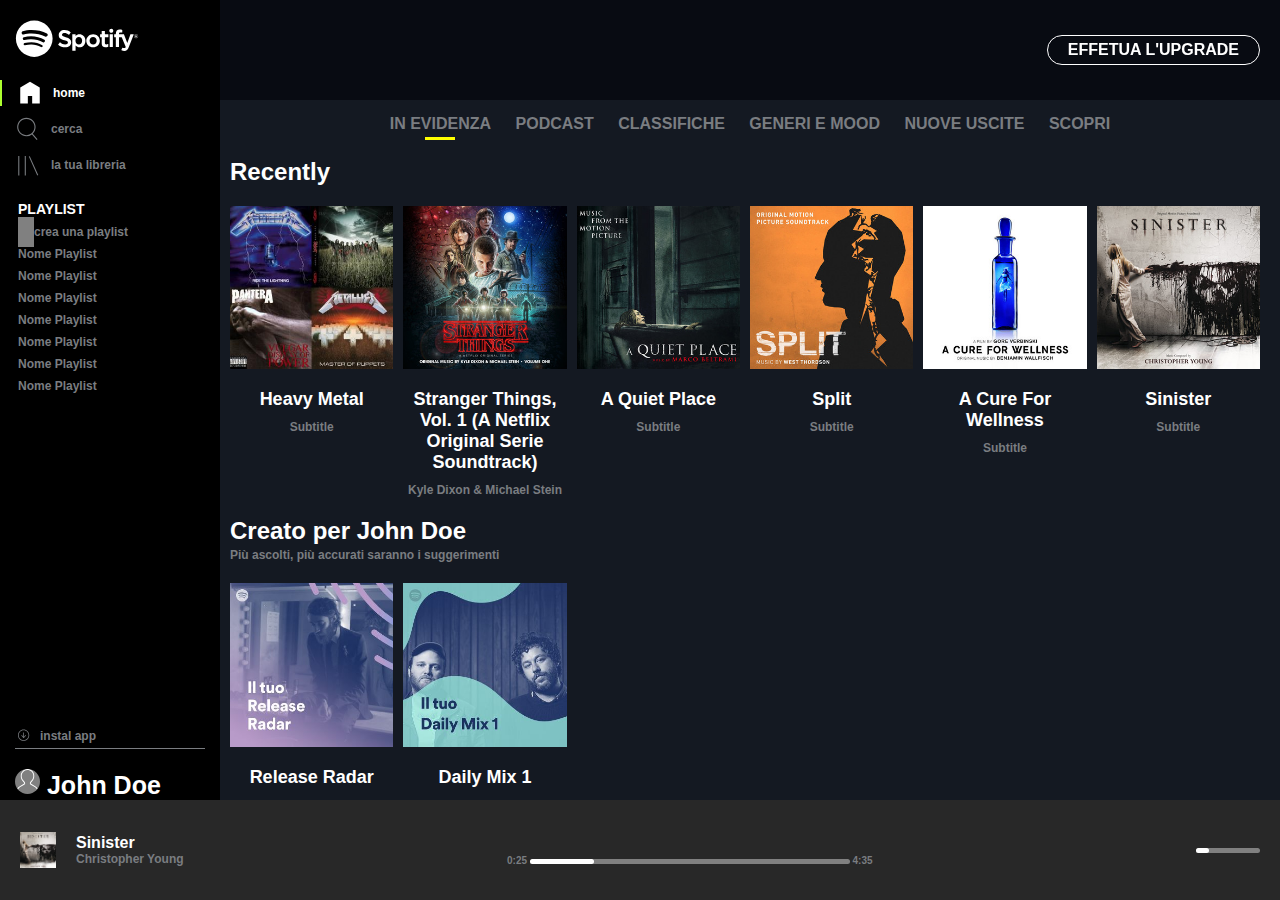
==== commit d521bd71: "upgrade" ====
--- a/index.html
+++ b/index.html
@@ -95,7 +95,7 @@
                     </ul>
                 </div>
             </div>
-            <div  class="account flex column justify-end hidenh400">
+            <div  class="account flex column justify-end">
                 <a href="#" class="gray flex aling-center">
                     <svg class="install" viewBox="0 0 20 20" xmlns="http://www.w3.org/2000/svg">
                         <title>Download icon</title>
@@ -114,7 +114,7 @@
             </div>
         </nav>
         <main class="float-left">
-            <div class="top flex aling-center justify-end">
+            <div class="top flex aling-center justify-end hidenh400">
                 <div class="paga color-white">effetua l'upgrade</div>
             </div>
             <div class="bottom">
--- a/css/style.css
+++ b/css/style.css
@@ -106,11 +106,12 @@
 
 .he80{
     height: calc(100% - 80px);
+    min-height: 200px;
 }
 
 .he50{
     height: calc(100% - 190px);
-    overflow-y: scroll;
+    overflow-y: auto;
 }
 
 .he25{
@@ -130,10 +131,14 @@
 }
 
 main .gray:hover,
-nav .gray:hover{
+nav .gray:hover,
+main .gray:focus,
+nav .gray:focus{
     color: white;
 }
-nav .gray:hover path{
+
+nav .gray:hover path,
+nav .gray:focus path{
     fill: white ;
 }
 
@@ -501,6 +506,9 @@
     .hidenh400{
         display: none;
     }
+    main .bottom {
+        margin-top: 0;
+    }
 }
 
 
@@ -525,6 +533,26 @@
 }
 
 /*scroll*/
+.he50{
+  scrollbar-width: thin;
+  scrollbar-color: rgb(255, 255,rgba(0, 0, 0, 0.055), 255, 0.055);
+  margin: 3px;
+}
+
+.he50::-webkit-scrollbar {
+  width: 6px;
+  border-radius: 3px;
+  margin-right: 2px;
+}
+
+.he50::-webkit-scrollbar-track {
+  background: rgb(0, 0, 0);
+}
+
+.he50::-webkit-scrollbar-thumb {
+  background-color: rgba(255, 255, 255, 0.1);
+  border-radius: 20px;
+}
 
 
 
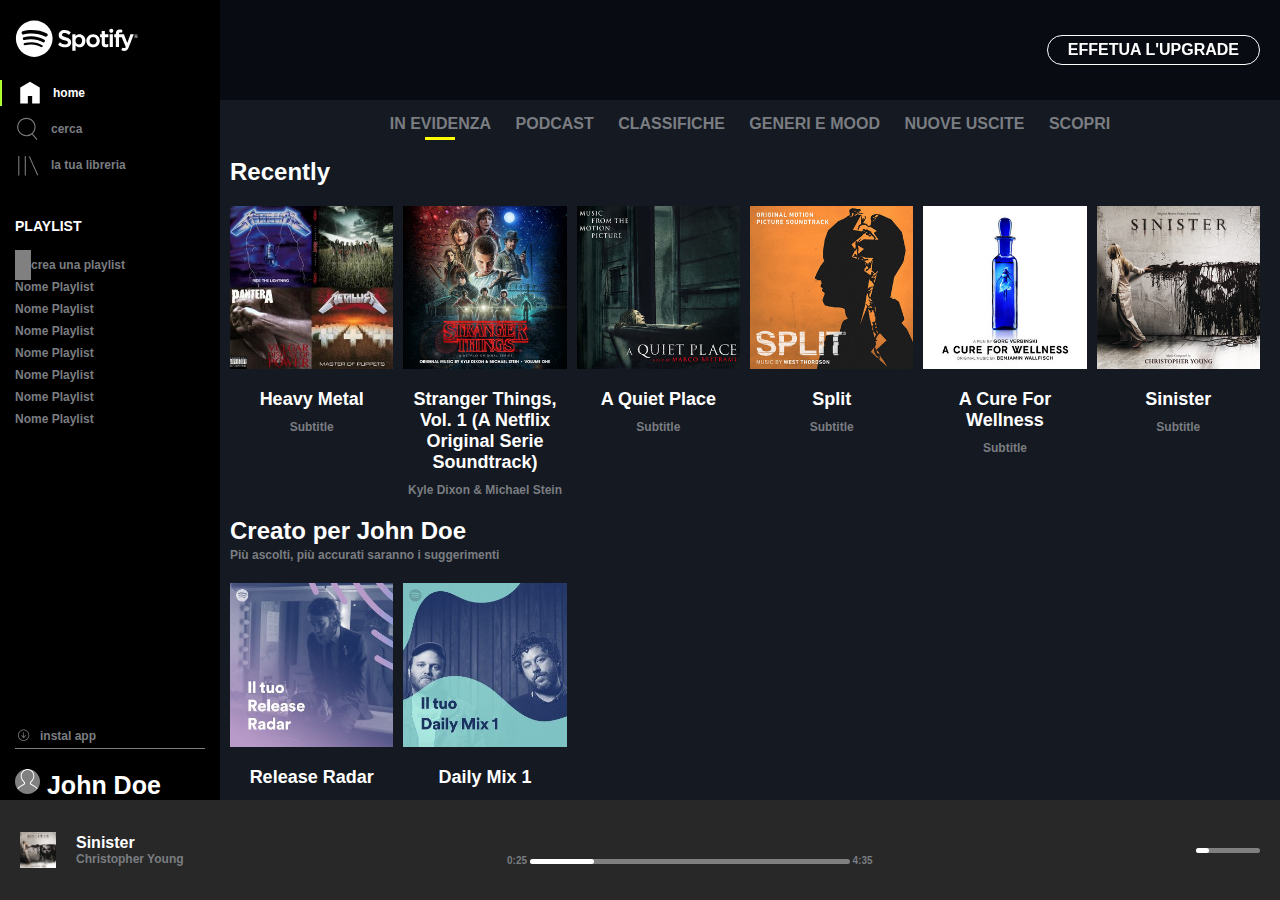
==== commit 81fa4653: "g" ====
--- a/index.html
+++ b/index.html
@@ -46,11 +46,11 @@
                         </ul>
                     </div>
                 </div>
-                <div class="playlist margin-t20 he50 hiden600">
+                <div class="playlist margin-t20 ohiden hiden600 flex column">
                     <h3 class="color-white">
                         PLAYLIST
                     </h3>
-                    <ul>
+                    <ul class="he50">
                         <li class="create gray">
                             <i class="fas fa-plus"></i>
                             <span>
--- a/css/style.css
+++ b/css/style.css
@@ -109,8 +109,12 @@
     min-height: 200px;
 }
 
+.ohiden{
+    height: calc(100% - 190px);
+    overflow: hidden;
+}
+
 .he50{
-    height: calc(100% - 190px);
     overflow-y: auto;
 }
 
